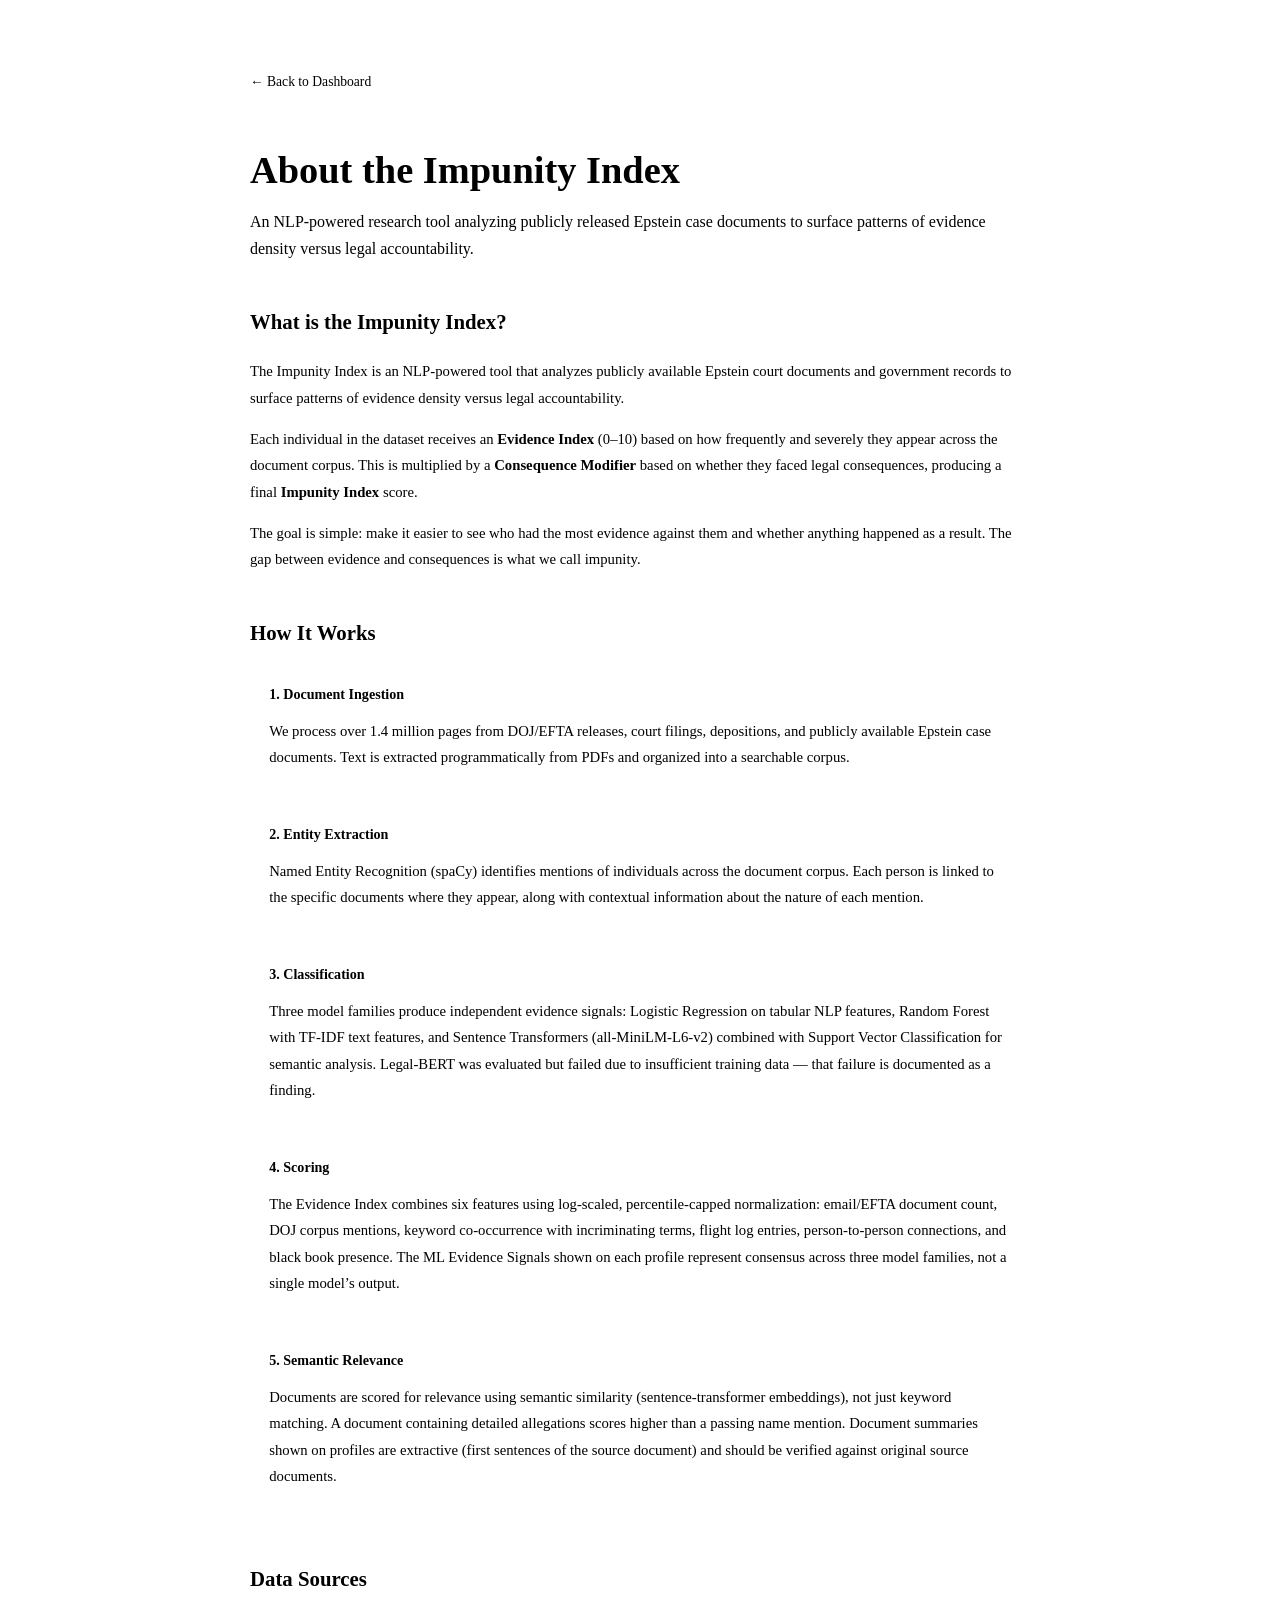
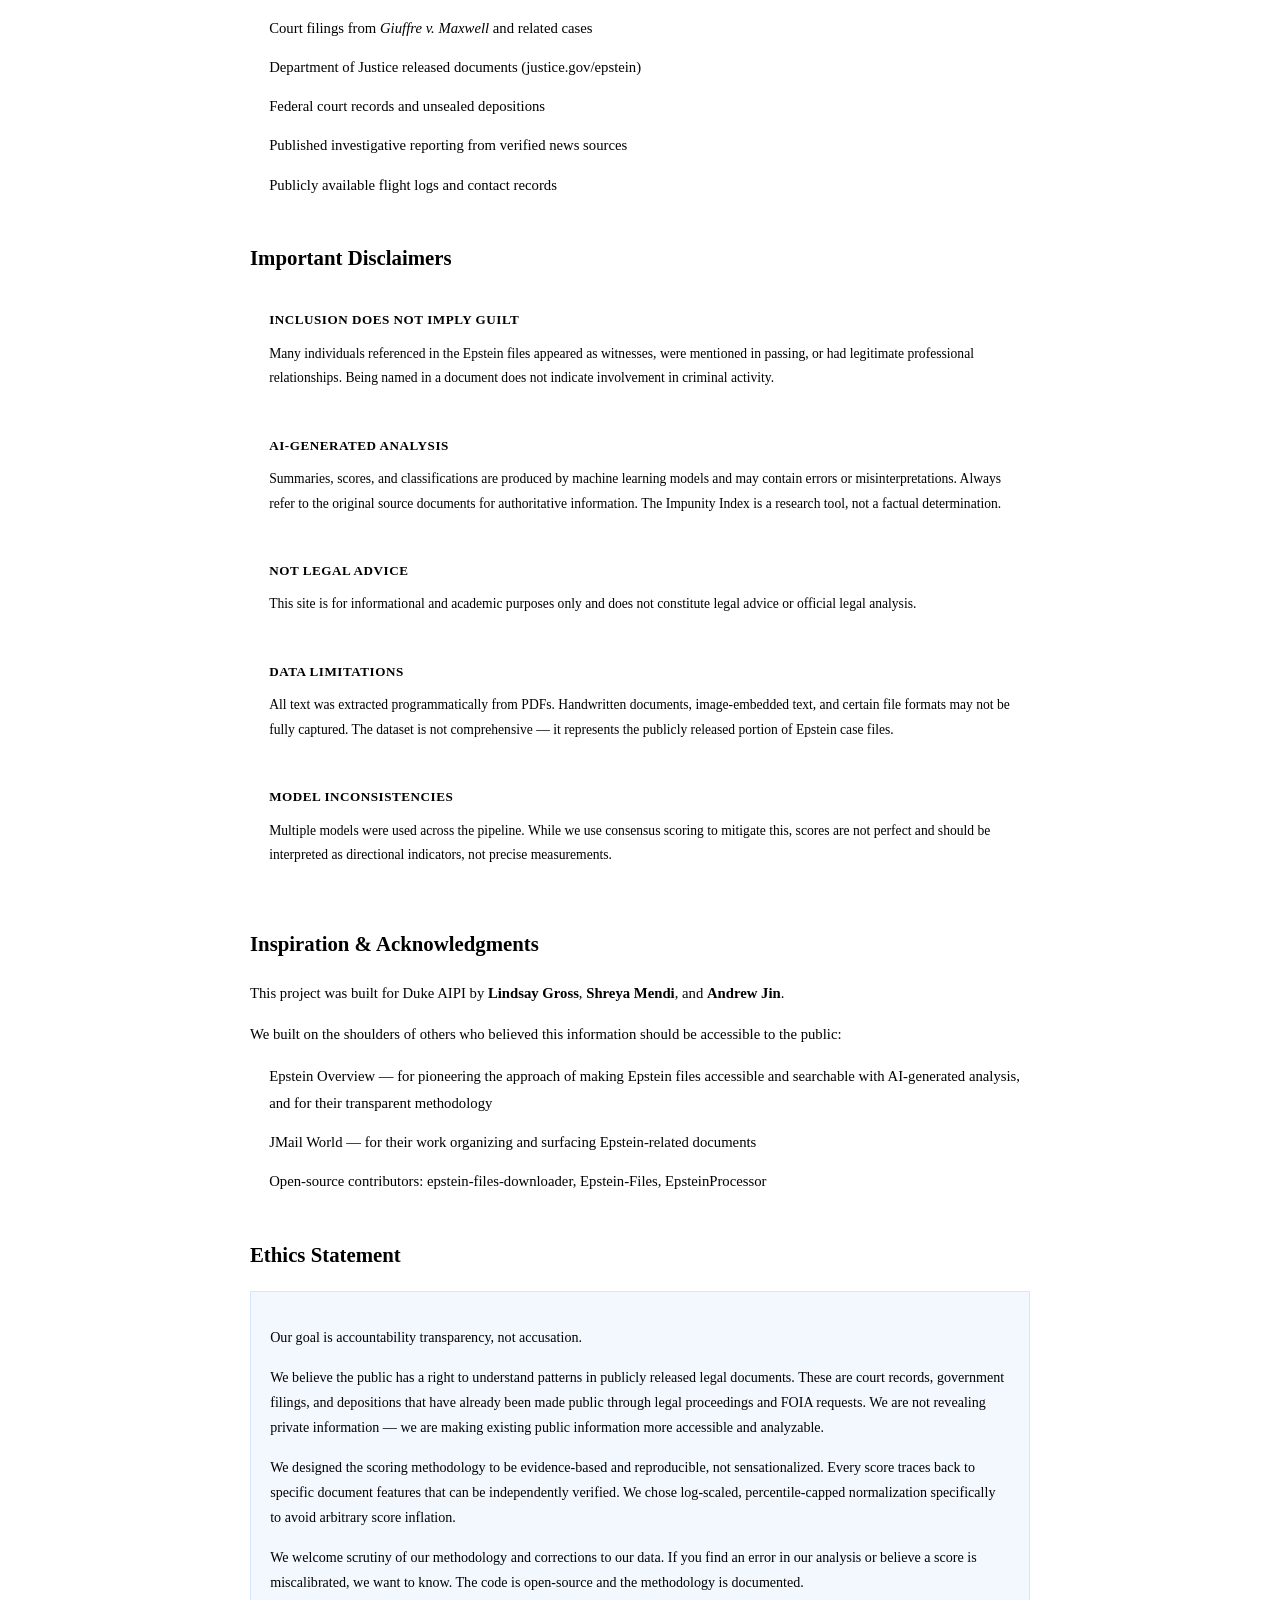
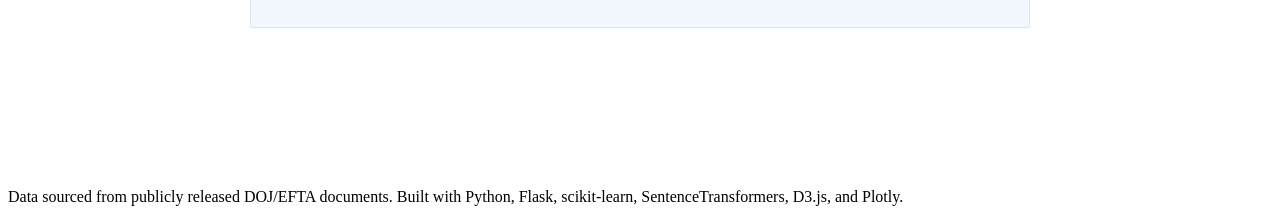
==== app/templates/about.html @ ca6763a9 "Fix image mapping, recalibrate scoring, add citations/about/content gate Bug 1: Replace broken local" ====
<!DOCTYPE html>
<html lang="en">
<head>
    <meta charset="UTF-8">
    <meta name="viewport" content="width=device-width, initial-scale=1.0">
    <title>About | The Impunity Index</title>
    <link rel="preconnect" href="https://fonts.googleapis.com">
    <link rel="preconnect" href="https://fonts.gstatic.com" crossorigin>
    <link href="https://fonts.googleapis.com/css2?family=Space+Grotesk:wght@400;500;600;700&family=DM+Sans:wght@300;400;500;600&display=swap" rel="stylesheet">
    <link rel="stylesheet" href="{{ url_for('static', filename='css/style.css') }}">
    <style>
        .about-page {
            max-width: 780px;
            margin: 0 auto;
            padding: 4rem 2rem 6rem;
        }
        .about-page h1 {
            font-family: var(--font-heading);
            font-size: 2.4rem;
            font-weight: 700;
            color: var(--text-accent);
            margin-bottom: 0.5rem;
        }
        .about-page .subtitle {
            font-size: 1rem;
            color: var(--text-secondary);
            margin-bottom: 3rem;
            line-height: 1.7;
        }
        .about-section {
            margin-bottom: 3rem;
        }
        .about-section h2 {
            font-family: var(--font-heading);
            font-size: 1.3rem;
            font-weight: 600;
            color: var(--text-accent);
            margin-bottom: 1rem;
            padding-bottom: 0.5rem;
            border-bottom: 1px solid var(--border-subtle);
        }
        .about-section p, .about-section li {
            font-size: 0.92rem;
            color: var(--text-secondary);
            line-height: 1.8;
            margin-bottom: 0.8rem;
        }
        .about-section ul {
            list-style: none;
            padding: 0;
        }
        .about-section ul li {
            padding-left: 1.2rem;
            position: relative;
        }
        .about-section ul li::before {
            content: '';
            position: absolute;
            left: 0;
            top: 0.65em;
            width: 5px;
            height: 5px;
            border-radius: 50%;
            background: var(--accent-blue);
        }
        .disclaimer-card {
            background: var(--bg-card);
            border: 1px solid var(--border-subtle);
            border-left: 3px solid var(--accent-amber);
            border-radius: var(--radius-sm);
            padding: 1rem 1.2rem;
            margin-bottom: 0.8rem;
        }
        .disclaimer-card strong {
            color: var(--accent-amber);
            font-size: 0.82rem;
            text-transform: uppercase;
            letter-spacing: 0.04em;
        }
        .disclaimer-card p {
            margin-bottom: 0;
            font-size: 0.85rem;
        }
        .back-link {
            display: inline-flex;
            align-items: center;
            gap: 0.4rem;
            color: var(--accent-blue);
            text-decoration: none;
            font-size: 0.85rem;
            margin-bottom: 2rem;
            transition: var(--transition);
        }
        .back-link:hover { opacity: 0.8; }
        .pipeline-step {
            background: var(--bg-card);
            border: 1px solid var(--border-subtle);
            border-radius: var(--radius-sm);
            padding: 1rem 1.2rem;
            margin-bottom: 0.6rem;
        }
        .pipeline-step strong {
            color: var(--text-accent);
            font-size: 0.88rem;
        }
        .ack-link {
            color: var(--accent-cyan);
            text-decoration: none;
        }
        .ack-link:hover { text-decoration: underline; }
        .ethics-highlight {
            background: rgba(59, 130, 246, 0.06);
            border: 1px solid rgba(59, 130, 246, 0.15);
            border-radius: var(--radius-sm);
            padding: 1.2rem;
            margin-top: 1rem;
        }
        .ethics-highlight p {
            color: var(--text-primary);
            font-size: 0.88rem;
        }
    </style>
</head>
<body>
    <div class="about-page">
        <a href="/" class="back-link">&larr; Back to Dashboard</a>

        <h1>About the Impunity Index</h1>
        <p class="subtitle">An NLP-powered research tool analyzing publicly released Epstein case documents to surface patterns of evidence density versus legal accountability.</p>

        <!-- Section 1: What is the Impunity Index? -->
        <div class="about-section">
            <h2>What is the Impunity Index?</h2>
            <p>The Impunity Index is an NLP-powered tool that analyzes publicly available Epstein court documents and government records to surface patterns of evidence density versus legal accountability.</p>
            <p>Each individual in the dataset receives an <strong style="color:var(--text-accent)">Evidence Index</strong> (0&ndash;10) based on how frequently and severely they appear across the document corpus. This is multiplied by a <strong style="color:var(--text-accent)">Consequence Modifier</strong> based on whether they faced legal consequences, producing a final <strong style="color:var(--text-accent)">Impunity Index</strong> score.</p>
            <p>The goal is simple: make it easier to see who had the most evidence against them and whether anything happened as a result. The gap between evidence and consequences is what we call impunity.</p>
        </div>

        <!-- Section 2: How it works -->
        <div class="about-section">
            <h2>How It Works</h2>
            <div class="pipeline-step">
                <strong>1. Document Ingestion</strong>
                <p>We process over 1.4 million pages from DOJ/EFTA releases, court filings, depositions, and publicly available Epstein case documents. Text is extracted programmatically from PDFs and organized into a searchable corpus.</p>
            </div>
            <div class="pipeline-step">
                <strong>2. Entity Extraction</strong>
                <p>Named Entity Recognition (spaCy) identifies mentions of individuals across the document corpus. Each person is linked to the specific documents where they appear, along with contextual information about the nature of each mention.</p>
            </div>
            <div class="pipeline-step">
                <strong>3. Classification</strong>
                <p>Three model families produce independent evidence signals: Logistic Regression on tabular NLP features, Random Forest with TF-IDF text features, and Sentence Transformers (all-MiniLM-L6-v2) combined with Support Vector Classification for semantic analysis. Legal-BERT was evaluated but failed due to insufficient training data &mdash; that failure is documented as a finding.</p>
            </div>
            <div class="pipeline-step">
                <strong>4. Scoring</strong>
                <p>The Evidence Index combines six features using log-scaled, percentile-capped normalization: email/EFTA document count, DOJ corpus mentions, keyword co-occurrence with incriminating terms, flight log entries, person-to-person connections, and black book presence. The ML Evidence Signals shown on each profile represent consensus across three model families, not a single model&rsquo;s output.</p>
            </div>
            <div class="pipeline-step">
                <strong>5. Semantic Relevance</strong>
                <p>Documents are scored for relevance using semantic similarity (sentence-transformer embeddings), not just keyword matching. A document containing detailed allegations scores higher than a passing name mention. Document summaries shown on profiles are extractive (first sentences of the source document) and should be verified against original source documents.</p>
            </div>
        </div>

        <!-- Section 3: Data Sources -->
        <div class="about-section">
            <h2>Data Sources</h2>
            <ul>
                <li>Court filings from <em>Giuffre v. Maxwell</em> and related cases</li>
                <li>Department of Justice released documents (<a href="https://www.justice.gov/epstein" class="ack-link" target="_blank">justice.gov/epstein</a>)</li>
                <li>Federal court records and unsealed depositions</li>
                <li>Published investigative reporting from verified news sources</li>
                <li>Publicly available flight logs and contact records</li>
            </ul>
        </div>

        <!-- Section 4: Important Disclaimers -->
        <div class="about-section">
            <h2>Important Disclaimers</h2>
            <div class="disclaimer-card">
                <strong>Inclusion does not imply guilt</strong>
                <p>Many individuals referenced in the Epstein files appeared as witnesses, were mentioned in passing, or had legitimate professional relationships. Being named in a document does not indicate involvement in criminal activity.</p>
            </div>
            <div class="disclaimer-card">
                <strong>AI-generated analysis</strong>
                <p>Summaries, scores, and classifications are produced by machine learning models and may contain errors or misinterpretations. Always refer to the original source documents for authoritative information. The Impunity Index is a research tool, not a factual determination.</p>
            </div>
            <div class="disclaimer-card">
                <strong>Not legal advice</strong>
                <p>This site is for informational and academic purposes only and does not constitute legal advice or official legal analysis.</p>
            </div>
            <div class="disclaimer-card">
                <strong>Data limitations</strong>
                <p>All text was extracted programmatically from PDFs. Handwritten documents, image-embedded text, and certain file formats may not be fully captured. The dataset is not comprehensive &mdash; it represents the publicly released portion of Epstein case files.</p>
            </div>
            <div class="disclaimer-card">
                <strong>Model inconsistencies</strong>
                <p>Multiple models were used across the pipeline. While we use consensus scoring to mitigate this, scores are not perfect and should be interpreted as directional indicators, not precise measurements.</p>
            </div>
        </div>

        <!-- Section 5: Inspiration and Acknowledgments -->
        <div class="about-section">
            <h2>Inspiration &amp; Acknowledgments</h2>
            <p>This project was built for Duke AIPI by <strong style="color:var(--text-accent)">Lindsay Gross</strong>, <strong style="color:var(--text-accent)">Shreya Mendi</strong>, and <strong style="color:var(--text-accent)">Andrew Jin</strong>.</p>
            <p>We built on the shoulders of others who believed this information should be accessible to the public:</p>
            <ul>
                <li><a href="https://epsteinoverview.com" class="ack-link" target="_blank">Epstein Overview</a> &mdash; for pioneering the approach of making Epstein files accessible and searchable with AI-generated analysis, and for their transparent methodology</li>
                <li><a href="https://jmail.world" class="ack-link" target="_blank">JMail World</a> &mdash; for their work organizing and surfacing Epstein-related documents</li>
                <li>Open-source contributors: <a href="https://github.com/Surebob/epstein-files-downloader" class="ack-link" target="_blank">epstein-files-downloader</a>, <a href="https://github.com/yung-megafone/Epstein-Files" class="ack-link" target="_blank">Epstein-Files</a>, <a href="https://github.com/dBrogle/EpsteinProcessor" class="ack-link" target="_blank">EpsteinProcessor</a></li>
            </ul>
        </div>

        <!-- Section 6: Ethics Statement -->
        <div class="about-section">
            <h2>Ethics Statement</h2>
            <div class="ethics-highlight">
                <p>Our goal is accountability transparency, not accusation.</p>
                <p>We believe the public has a right to understand patterns in publicly released legal documents. These are court records, government filings, and depositions that have already been made public through legal proceedings and FOIA requests. We are not revealing private information &mdash; we are making existing public information more accessible and analyzable.</p>
                <p>We designed the scoring methodology to be evidence-based and reproducible, not sensationalized. Every score traces back to specific document features that can be independently verified. We chose log-scaled, percentile-capped normalization specifically to avoid arbitrary score inflation.</p>
                <p>We welcome scrutiny of our methodology and corrections to our data. If you find an error in our analysis or believe a score is miscalibrated, we want to know. The code is open-source and the methodology is documented.</p>
            </div>
        </div>
    </div>

    <footer class="site-footer">
        <p>Data sourced from publicly released DOJ/EFTA documents. Built with Python, Flask, scikit-learn, SentenceTransformers, D3.js, and Plotly.</p>
    </footer>
</body>
</html>
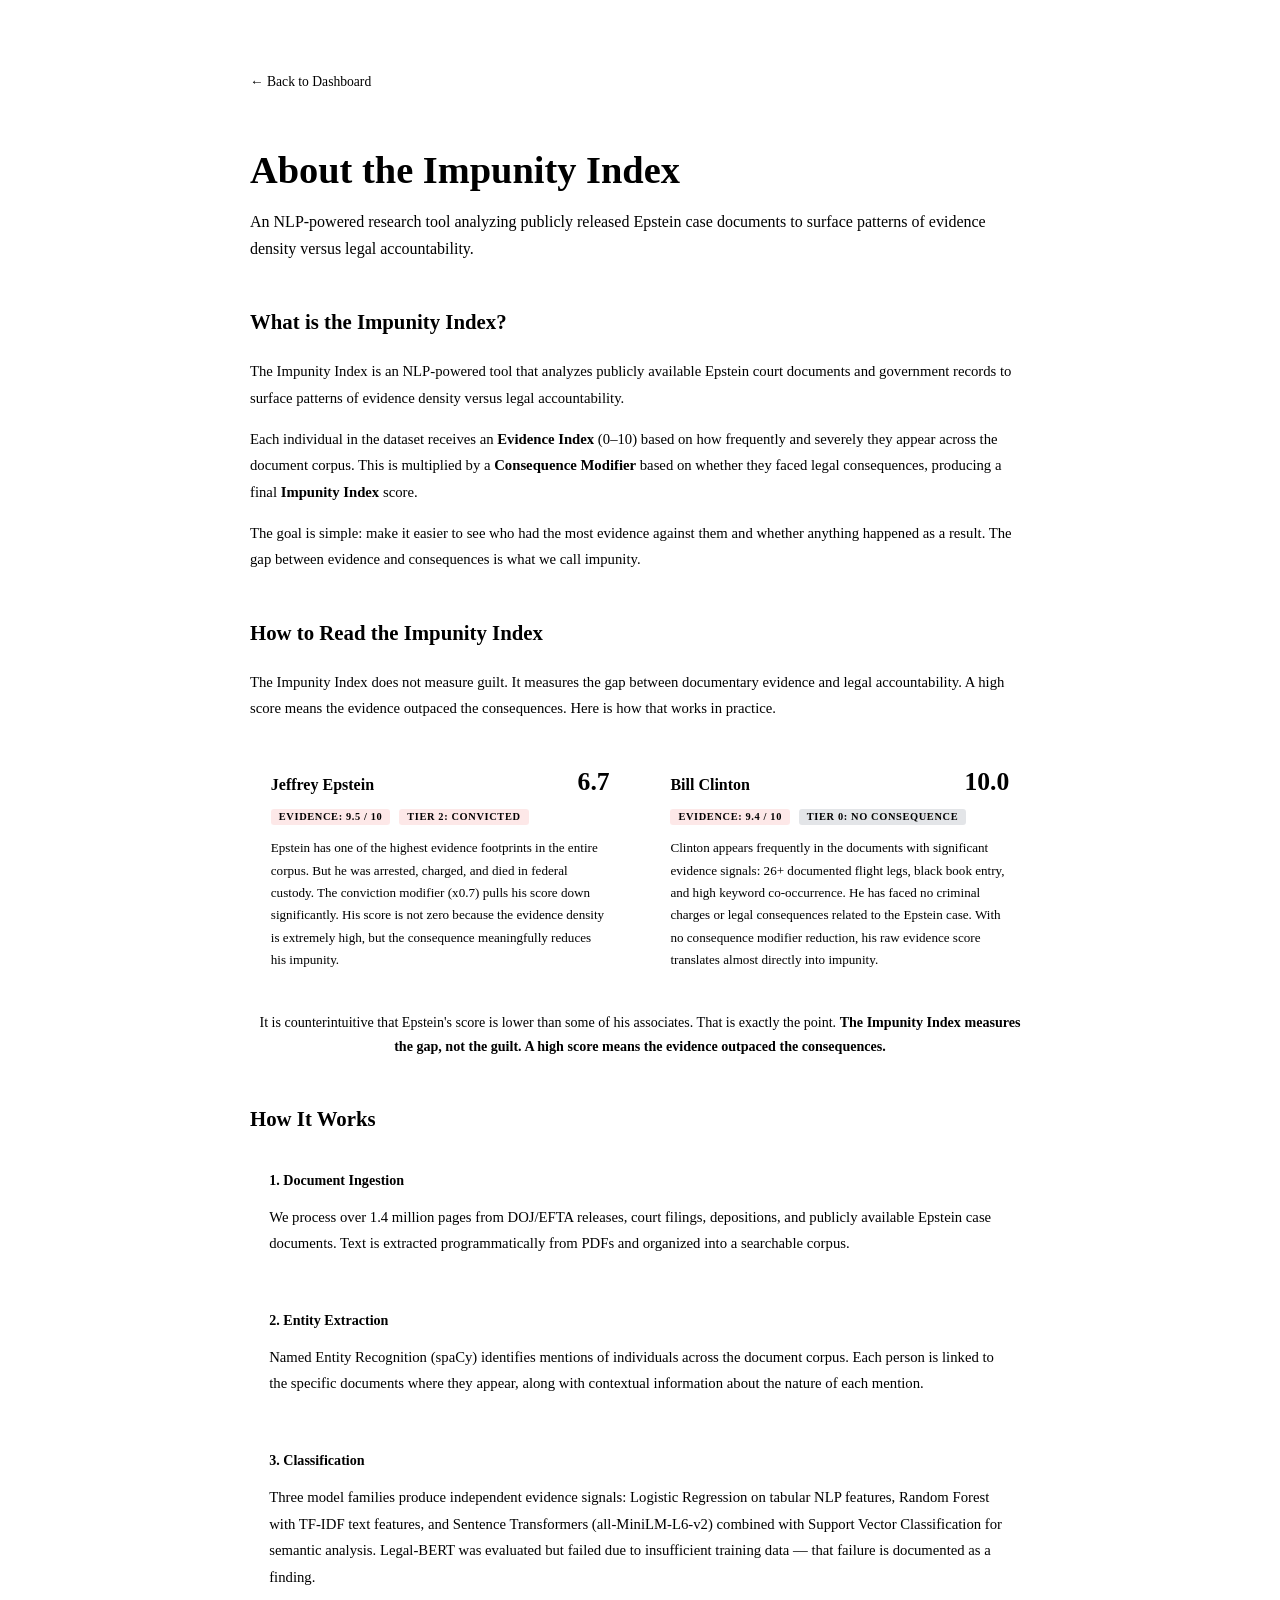
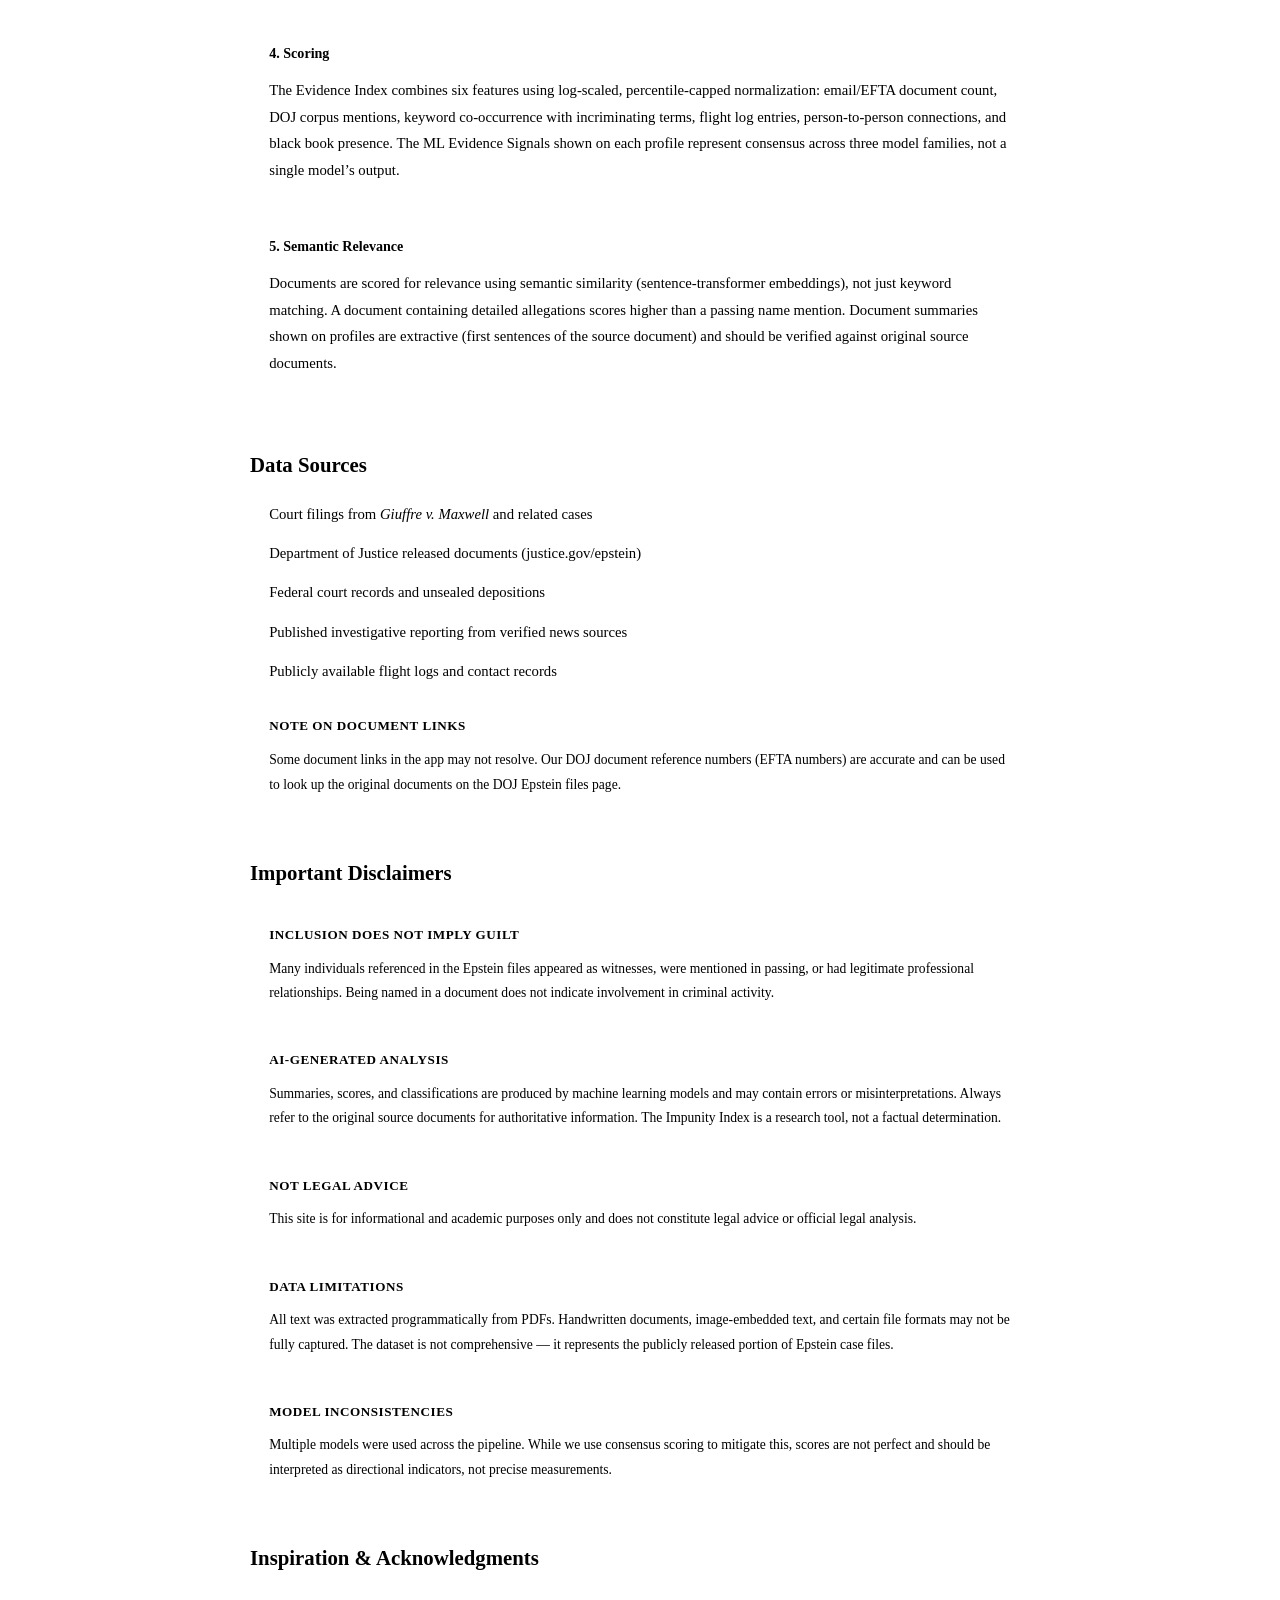
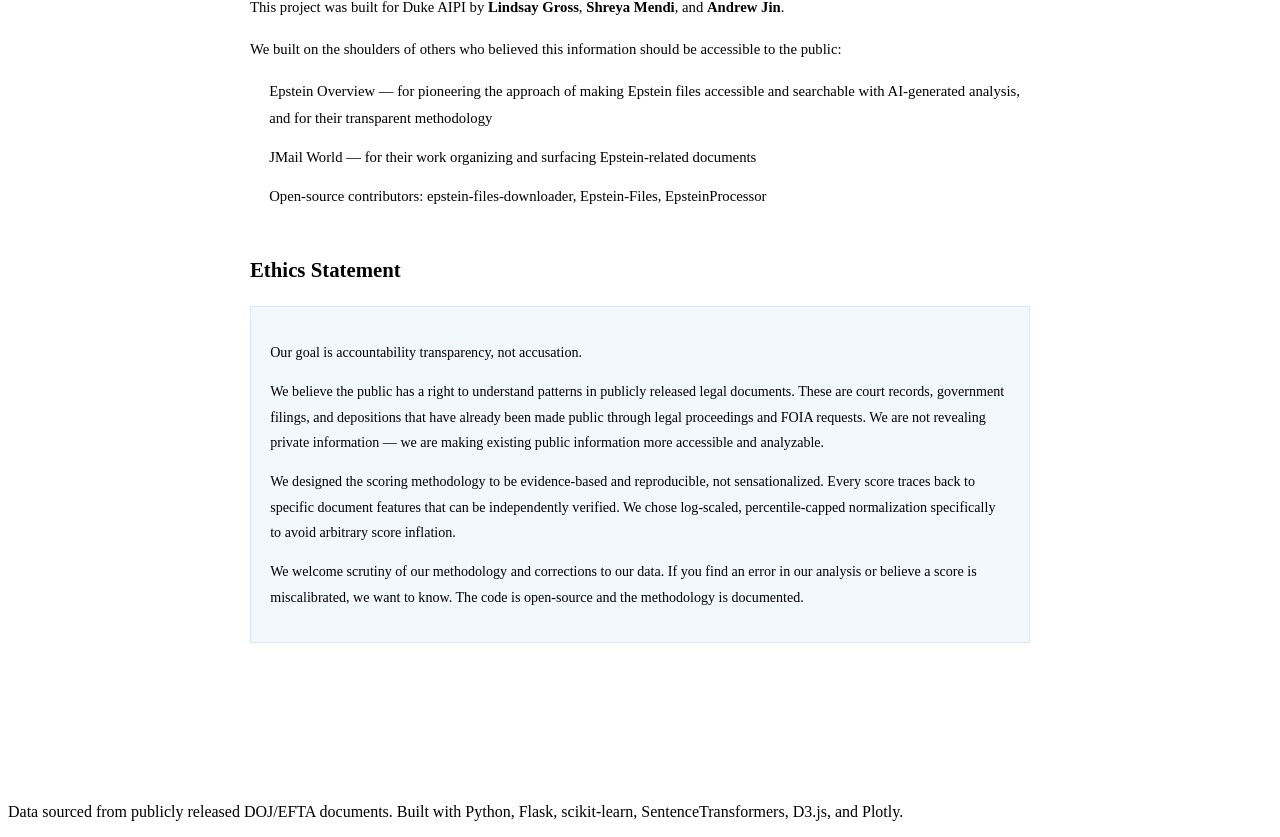
==== commit 0ccd37b2: "Update README, add citation headers, tooltip, and score comparison - Fix README authors (Lindsay Gro" ====
--- a/app/templates/about.html
+++ b/app/templates/about.html
@@ -1,3 +1,10 @@
+<!--
+  Project: The Impunity Index
+  Authors: Lindsay Gross, Shreya Mendi, Andrew Jin
+  Advisor: Brinnae Bent, PhD
+  Claude chat: https://claude.ai/chat/f8744002-3279-48ab-9d9a-8efa1fdb1af1
+  Built with Claude AI assistance
+-->
 <!DOCTYPE html>
 <html lang="en">
 <head>
@@ -119,6 +126,11 @@
             color: var(--text-primary);
             font-size: 0.88rem;
         }
+        @media (max-width: 600px) {
+            .score-comparison-grid {
+                grid-template-columns: 1fr !important;
+            }
+        }
     </style>
 </head>
 <body>
@@ -134,6 +146,44 @@
             <p>The Impunity Index is an NLP-powered tool that analyzes publicly available Epstein court documents and government records to surface patterns of evidence density versus legal accountability.</p>
             <p>Each individual in the dataset receives an <strong style="color:var(--text-accent)">Evidence Index</strong> (0&ndash;10) based on how frequently and severely they appear across the document corpus. This is multiplied by a <strong style="color:var(--text-accent)">Consequence Modifier</strong> based on whether they faced legal consequences, producing a final <strong style="color:var(--text-accent)">Impunity Index</strong> score.</p>
             <p>The goal is simple: make it easier to see who had the most evidence against them and whether anything happened as a result. The gap between evidence and consequences is what we call impunity.</p>
+        </div>
+
+        <!-- Section: Understanding the Score -->
+        <div class="about-section">
+            <h2>How to Read the Impunity Index</h2>
+            <p>The Impunity Index does not measure guilt. It measures the gap between documentary evidence and legal accountability. A high score means the evidence outpaced the consequences. Here is how that works in practice.</p>
+
+            <div class="score-comparison-grid" style="display:grid;grid-template-columns:1fr 1fr;gap:1.2rem;margin-top:1.5rem;">
+                <!-- Epstein card -->
+                <div style="background:var(--bg-card);border:1px solid var(--border-subtle);border-radius:var(--radius-sm);padding:1.3rem;border-left:3px solid var(--color-high);">
+                    <div style="display:flex;justify-content:space-between;align-items:baseline;margin-bottom:0.6rem;">
+                        <strong style="color:var(--text-accent);font-size:1rem;">Jeffrey Epstein</strong>
+                        <span style="font-family:var(--font-heading);font-size:1.6rem;font-weight:700;color:var(--color-high);">6.7</span>
+                    </div>
+                    <div style="margin-bottom:0.8rem;">
+                        <span style="display:inline-block;font-size:0.65rem;font-weight:600;letter-spacing:0.06em;text-transform:uppercase;padding:0.15rem 0.5rem;border-radius:3px;background:rgba(239,68,68,0.12);color:var(--color-critical);">Evidence: 9.5 / 10</span>
+                        <span style="display:inline-block;font-size:0.65rem;font-weight:600;letter-spacing:0.06em;text-transform:uppercase;padding:0.15rem 0.5rem;border-radius:3px;background:rgba(239,68,68,0.12);color:var(--accent-red);margin-left:0.3rem;">Tier 2: Convicted</span>
+                    </div>
+                    <p style="font-size:0.82rem;color:var(--text-secondary);line-height:1.7;margin:0;">Epstein has one of the highest evidence footprints in the entire corpus. But he was arrested, charged, and died in federal custody. The conviction modifier (x0.7) pulls his score down significantly. His score is not zero because the evidence density is extremely high, but the consequence meaningfully reduces his impunity.</p>
+                </div>
+
+                <!-- Clinton card -->
+                <div style="background:var(--bg-card);border:1px solid var(--border-subtle);border-radius:var(--radius-sm);padding:1.3rem;border-left:3px solid var(--color-critical);">
+                    <div style="display:flex;justify-content:space-between;align-items:baseline;margin-bottom:0.6rem;">
+                        <strong style="color:var(--text-accent);font-size:1rem;">Bill Clinton</strong>
+                        <span style="font-family:var(--font-heading);font-size:1.6rem;font-weight:700;color:var(--color-critical);">10.0</span>
+                    </div>
+                    <div style="margin-bottom:0.8rem;">
+                        <span style="display:inline-block;font-size:0.65rem;font-weight:600;letter-spacing:0.06em;text-transform:uppercase;padding:0.15rem 0.5rem;border-radius:3px;background:rgba(239,68,68,0.12);color:var(--color-critical);">Evidence: 9.4 / 10</span>
+                        <span style="display:inline-block;font-size:0.65rem;font-weight:600;letter-spacing:0.06em;text-transform:uppercase;padding:0.15rem 0.5rem;border-radius:3px;background:rgba(71,85,105,0.15);color:var(--text-secondary);margin-left:0.3rem;">Tier 0: No consequence</span>
+                    </div>
+                    <p style="font-size:0.82rem;color:var(--text-secondary);line-height:1.7;margin:0;">Clinton appears frequently in the documents with significant evidence signals: 26+ documented flight legs, black book entry, and high keyword co-occurrence. He has faced no criminal charges or legal consequences related to the Epstein case. With no consequence modifier reduction, his raw evidence score translates almost directly into impunity.</p>
+                </div>
+            </div>
+
+            <p style="margin-top:1.2rem;font-size:0.88rem;color:var(--text-secondary);text-align:center;line-height:1.7;">
+                It is counterintuitive that Epstein's score is lower than some of his associates. That is exactly the point. <strong style="color:var(--text-accent);">The Impunity Index measures the gap, not the guilt. A high score means the evidence outpaced the consequences.</strong>
+            </p>
         </div>
 
         <!-- Section 2: How it works -->
@@ -171,6 +221,10 @@
                 <li>Published investigative reporting from verified news sources</li>
                 <li>Publicly available flight logs and contact records</li>
             </ul>
+            <div class="disclaimer-card" style="margin-top:1rem;">
+                <strong>Note on document links</strong>
+                <p>Some document links in the app may not resolve. Our DOJ document reference numbers (EFTA numbers) are accurate and can be used to look up the original documents on the <a href="https://www.justice.gov/epstein" class="ack-link" target="_blank">DOJ Epstein files page</a>.</p>
+            </div>
         </div>
 
         <!-- Section 4: Important Disclaimers -->
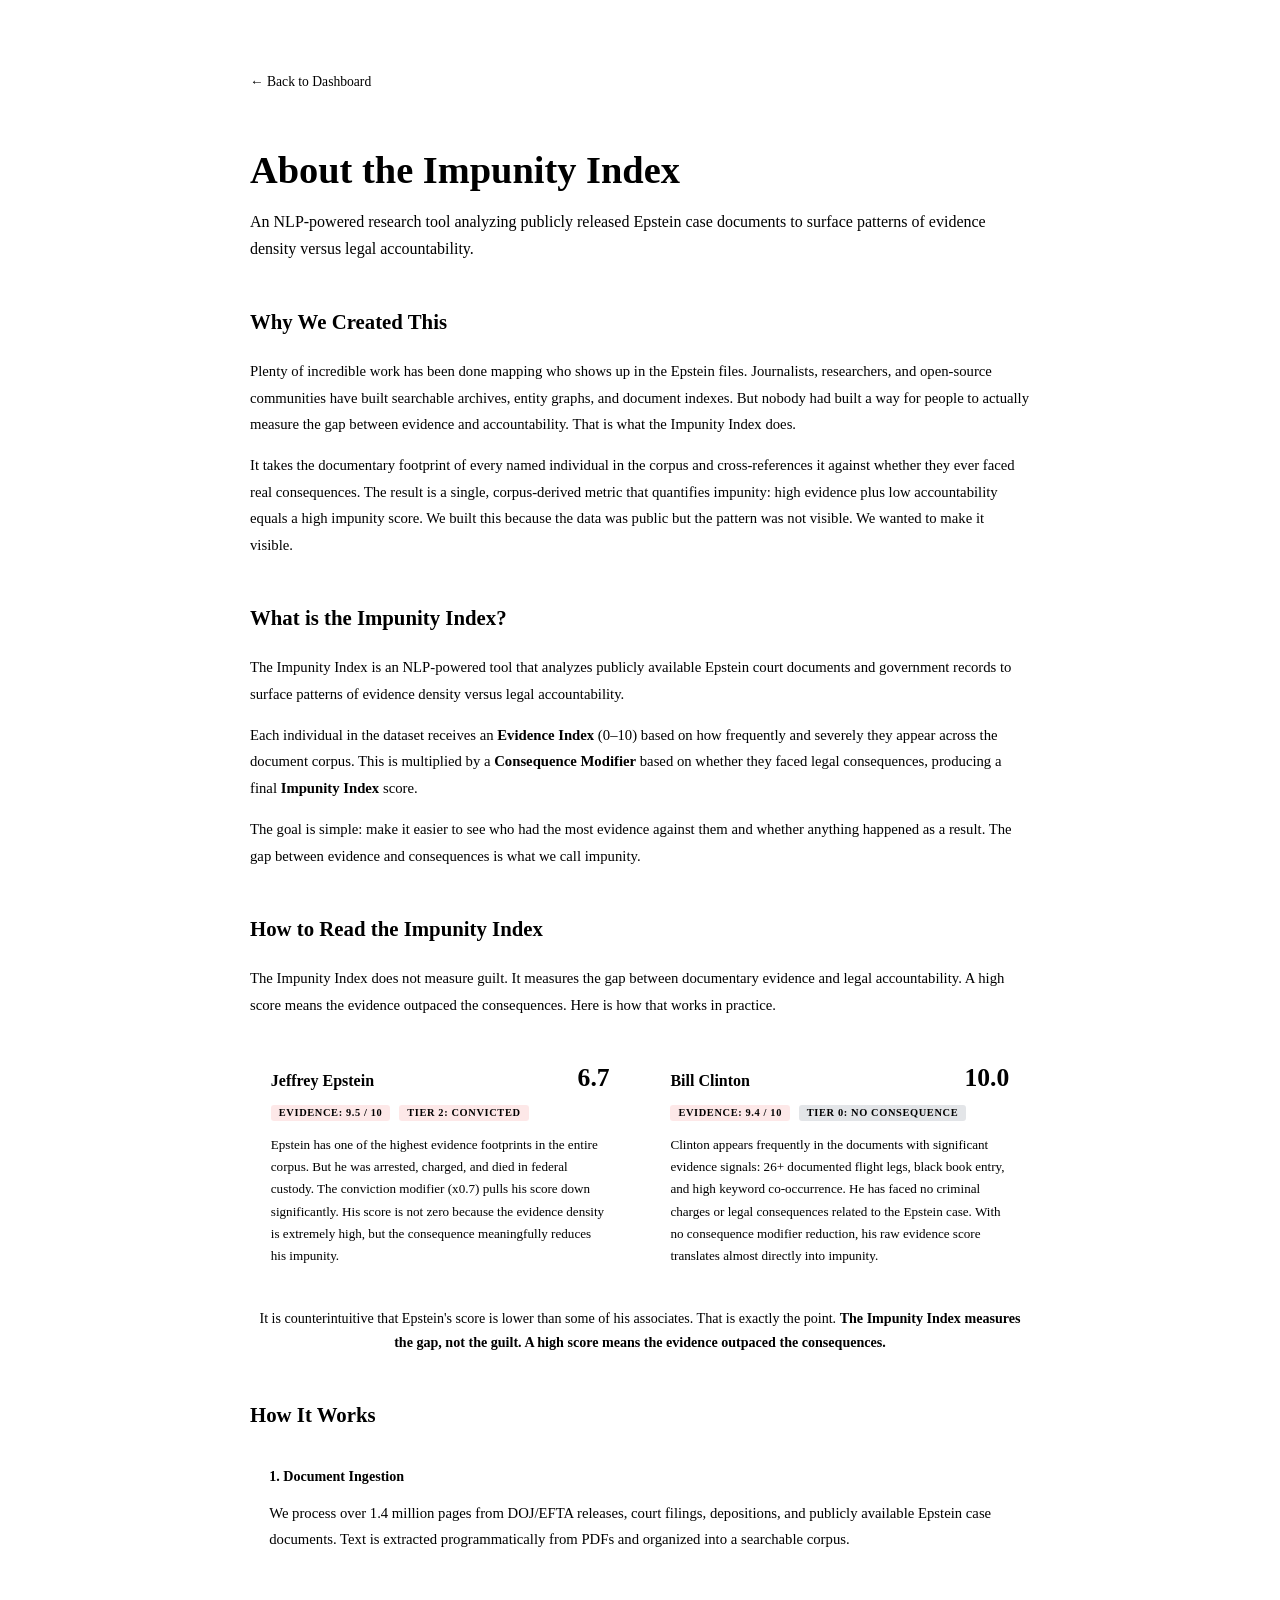
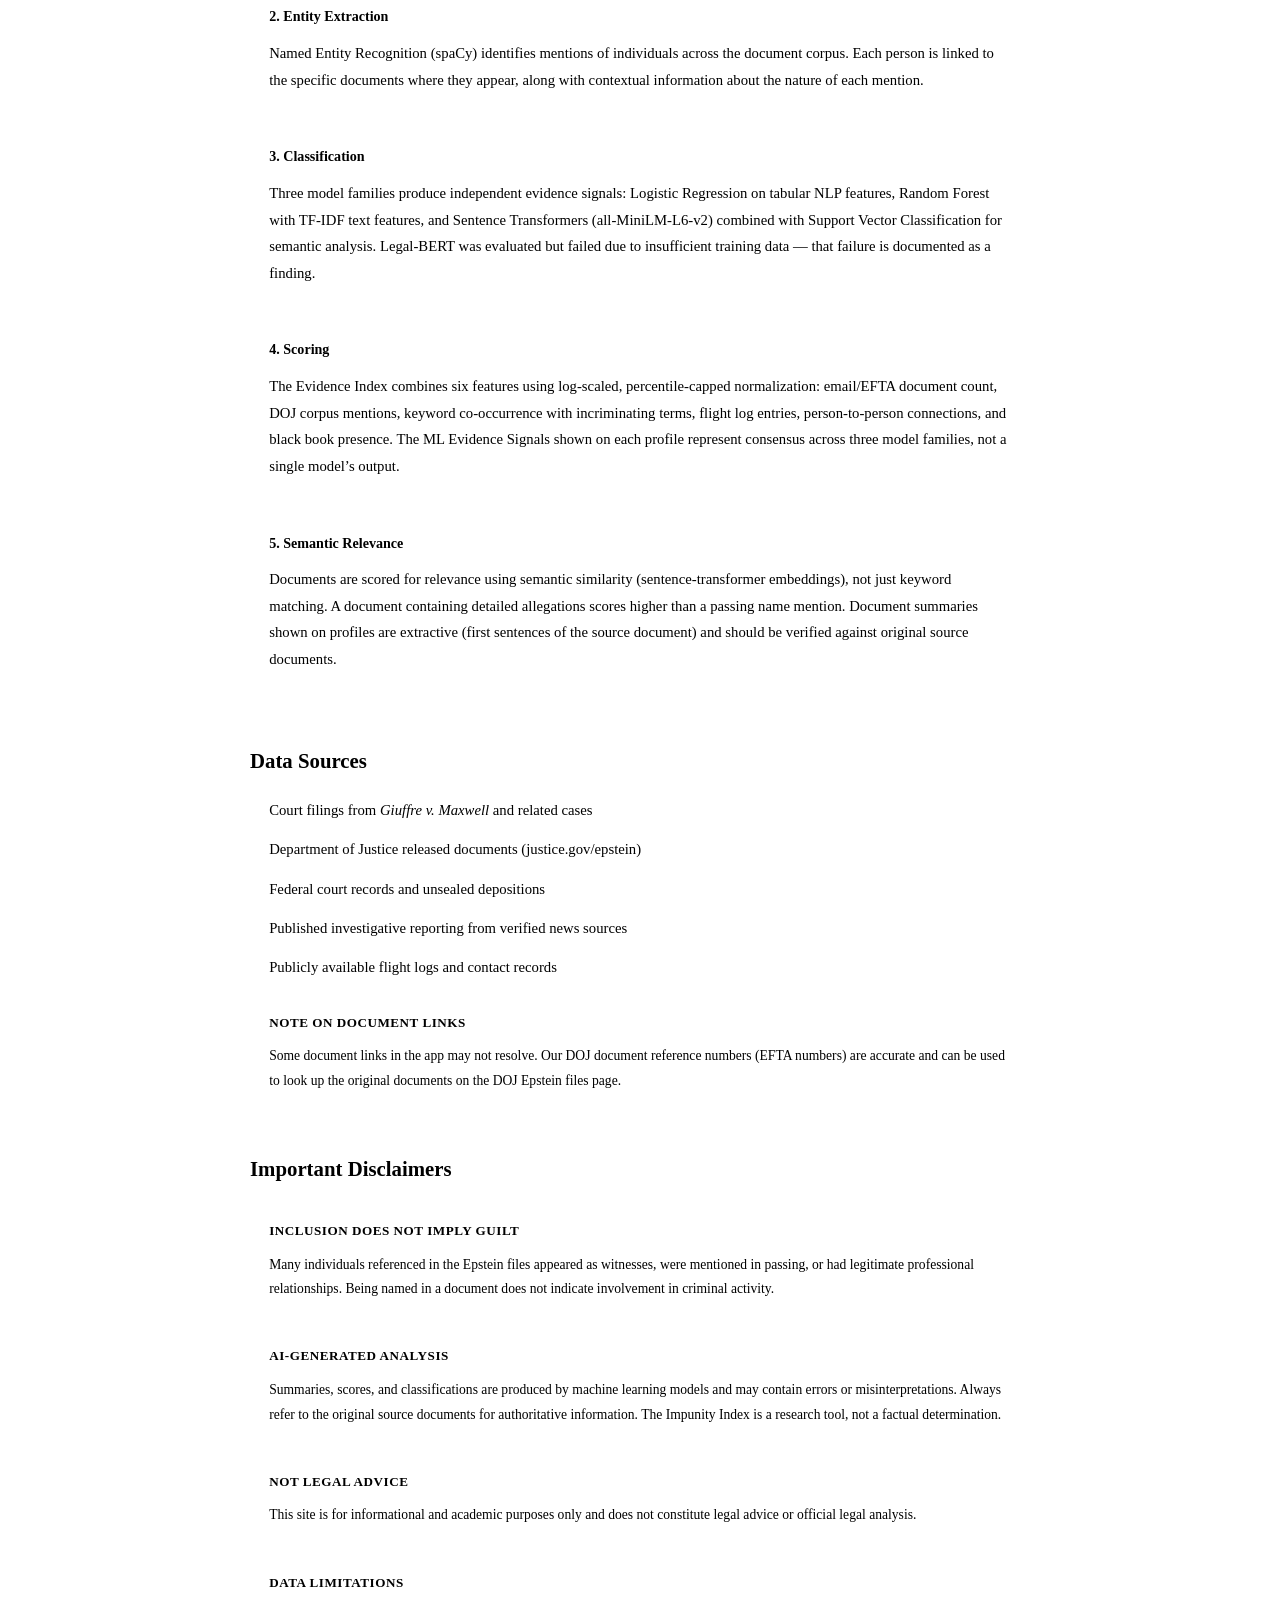
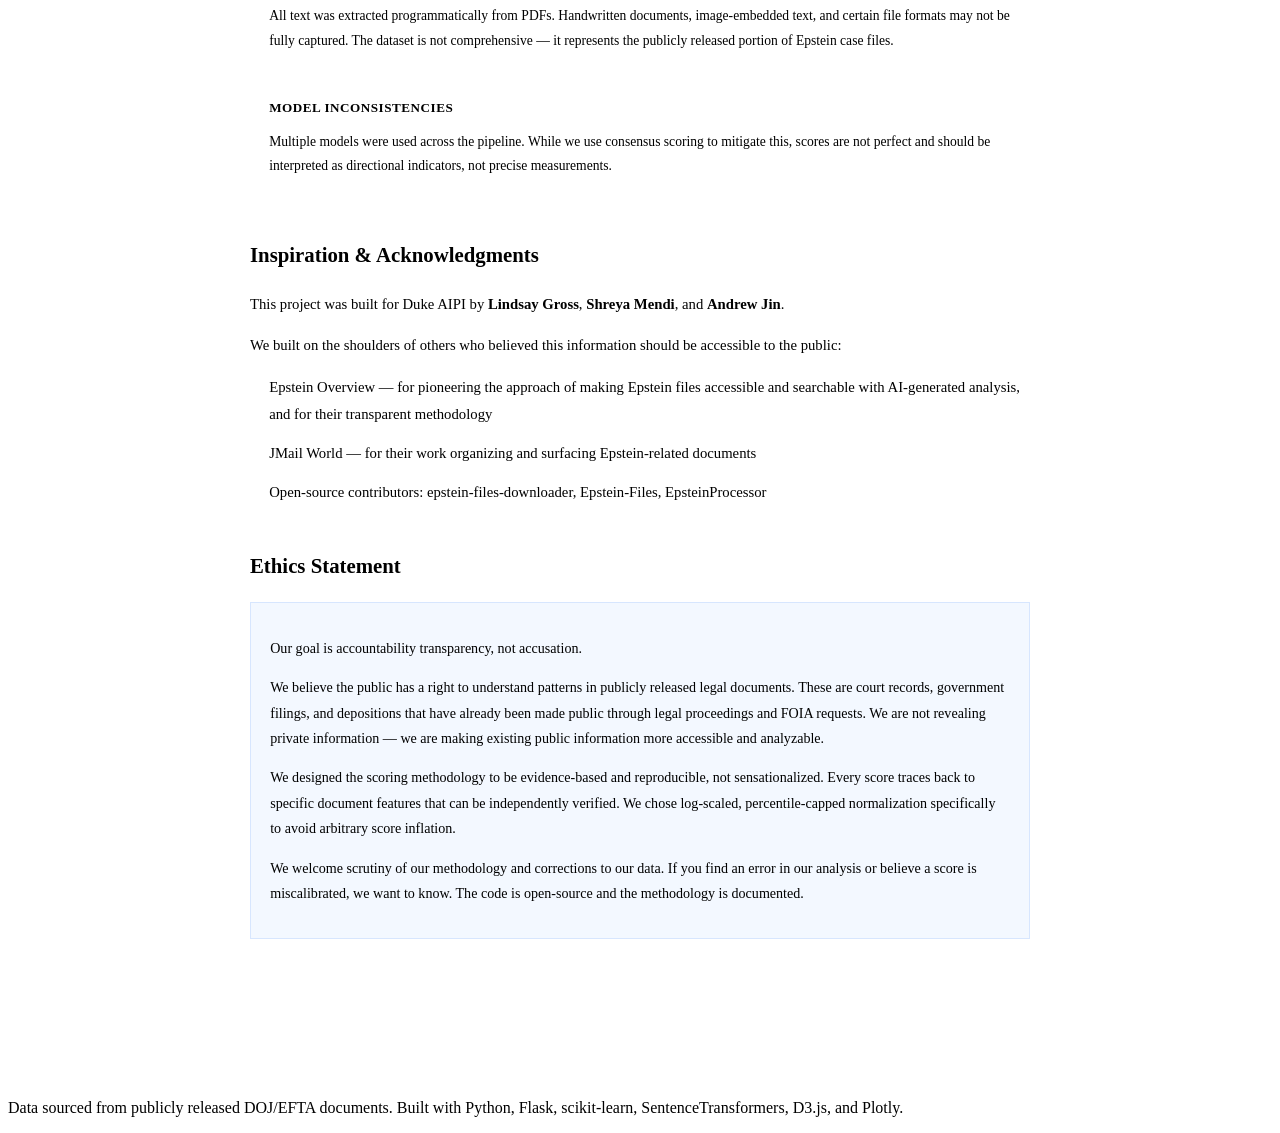
==== commit 61a2bc49: "Add "Why We Created This" section to About page https://claude.ai/code/session_015smRAs4ohSUGTm5WKSW" ====
--- a/app/templates/about.html
+++ b/app/templates/about.html
@@ -140,6 +140,13 @@
         <h1>About the Impunity Index</h1>
         <p class="subtitle">An NLP-powered research tool analyzing publicly released Epstein case documents to surface patterns of evidence density versus legal accountability.</p>
 
+        <!-- Section: Why We Created This -->
+        <div class="about-section">
+            <h2>Why We Created This</h2>
+            <p>Plenty of incredible work has been done mapping who shows up in the Epstein files. Journalists, researchers, and open-source communities have built searchable archives, entity graphs, and document indexes. But nobody had built a way for people to actually measure the gap between evidence and accountability. That is what the Impunity Index does.</p>
+            <p>It takes the documentary footprint of every named individual in the corpus and cross-references it against whether they ever faced real consequences. The result is a single, corpus-derived metric that quantifies impunity: high evidence plus low accountability equals a high impunity score. We built this because the data was public but the pattern was not visible. We wanted to make it visible.</p>
+        </div>
+
         <!-- Section 1: What is the Impunity Index? -->
         <div class="about-section">
             <h2>What is the Impunity Index?</h2>
